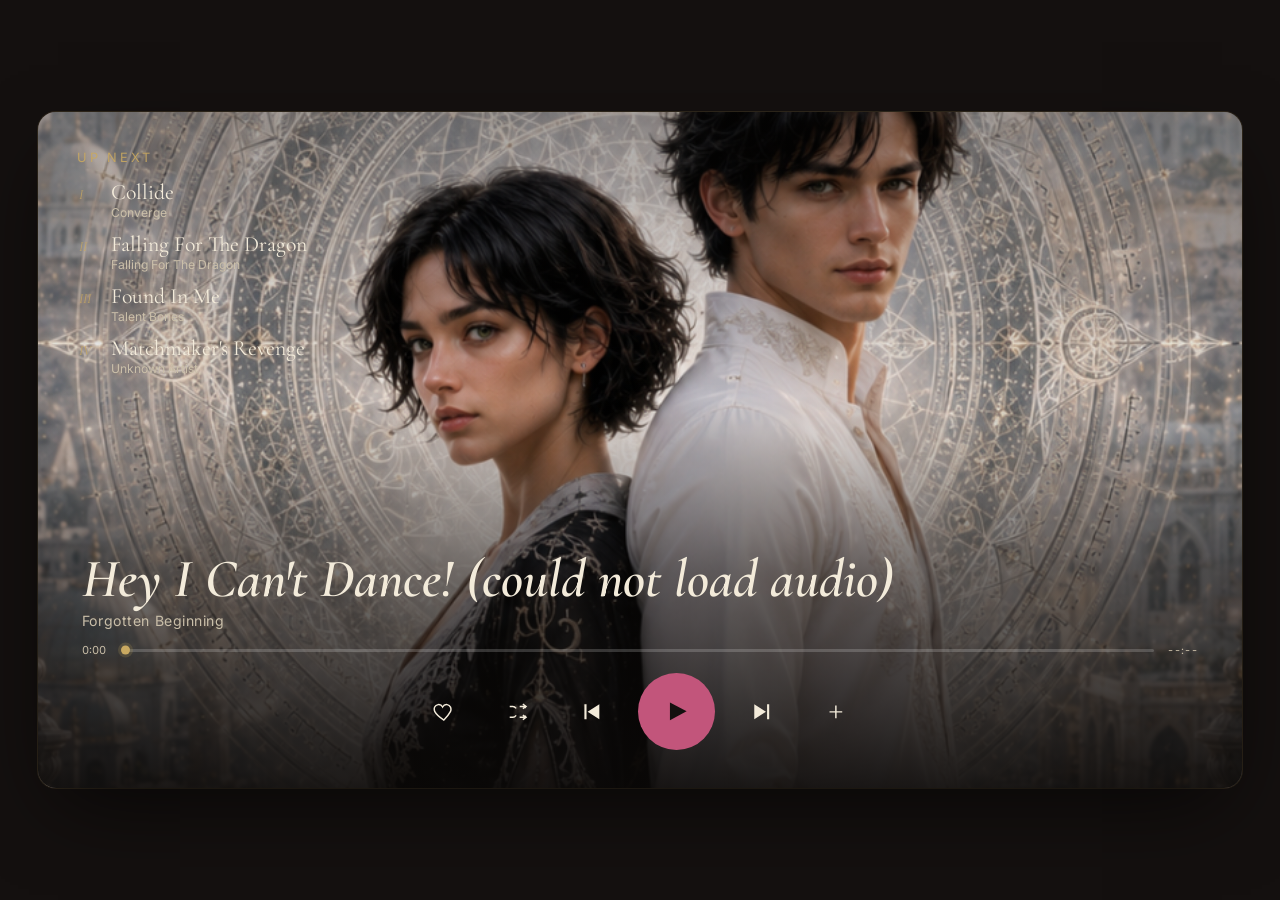
==== playlist.html @ be82d831 "Music Playlist" ====
<!doctype html>
<html lang="en">
<head>
<meta charset="UTF-8" />
<meta name="viewport" content="width=device-width, initial-scale=1.0" />
<title>Aether — Now Playing</title>
<link rel="preconnect" href="https://fonts.googleapis.com">
<link href="https://fonts.googleapis.com/css2?family=Cormorant+Garamond:ital,wght@0,500;0,600;1,500&family=Inter:wght@400;500;600&display=swap" rel="stylesheet">
<style>
  :root{
    --ink:#14100f;
    --ink-soft:#1d1815;
    --parchment:#f3ebda;
    --parchment-dim:#cabfa9;
    --gold:#c9a961;
    --rose:#c2557b;
    --mist:#8f8676;
    --font-display:'Cormorant Garamond', serif;
    --font-body:'Inter', sans-serif;
  }
  *{box-sizing:border-box;}
  html,body{margin:0;padding:0;background:var(--ink);}
  body{
    font-family:var(--font-body);
    color:var(--parchment);
    display:flex;
    align-items:center;
    justify-content:center;
    min-height:100vh;
    padding:24px;
  }
  .player{
    position:relative;
    width:94vw;
    max-width:1500px;
    aspect-ratio:16/9;
    max-height:90vh;
    border-radius:18px;
    overflow:hidden;
    background:var(--ink);
    box-shadow:0 30px 80px -20px rgba(0,0,0,0.7), 0 0 0 1px rgba(201,169,97,0.15);
  }
  .art-layer{
    position:absolute;
    inset:0;
    width:100%;
    height:100%;
    transition:opacity 0.5s ease;
  }
  .art-layer.fading{ opacity:0; }
  .landscape-svg{
    position:absolute;
    inset:0;
    width:100%;
    height:100%;
    display:block;
  }
  #landscapeImg{
    object-fit:cover;
    object-position:center;
    display:none;
  }
  .scrim{
    position:absolute; inset:0;
    background:linear-gradient(to top, rgba(10,8,7,0.92) 0%, rgba(10,8,7,0.55) 32%, rgba(10,8,7,0.05) 58%, rgba(10,8,7,0.35) 100%);
    pointer-events:none;
  }

  /* queue panel */
  .queue-panel{
    position:absolute;
    top:clamp(22px, 3vw, 40px); left:clamp(24px, 3vw, 42px);
    max-width:52%;
    z-index:2;
  }
  .queue-label{
    font-family:var(--font-body);
    font-size:clamp(11px, 1vw, 14px);
    letter-spacing:0.22em;
    text-transform:uppercase;
    color:var(--gold);
    margin-bottom:10px;
    opacity:0.9;
  }
  #queueList{
    list-style:none; margin:0; padding:0;
    display:flex; flex-direction:column; gap:2px;
  }
  #queueList li{
    display:flex; align-items:baseline; gap:10px;
    padding:5px 8px 5px 2px;
    border-radius:6px;
    cursor:pointer;
    transition:background 0.2s ease, opacity 0.4s ease, transform 0.4s ease;
  }
  #queueList li:hover{ background:rgba(255,255,255,0.06); }
  #queueList li:focus-visible{ outline:2px solid var(--gold); outline-offset:2px; }
  #queueList .roman{
    font-family:var(--font-display);
    font-style:italic;
    font-size:14px;
    color:var(--gold);
    width:22px;
    flex-shrink:0;
    opacity:0.85;
  }
  #queueList .meta{ min-width:0; }
  #queueList .qtitle{
    font-family:var(--font-display);
    font-size:clamp(18px, 1.7vw, 27px);
    line-height:1.15;
    color:var(--parchment);
    white-space:nowrap; overflow:hidden; text-overflow:ellipsis;
  }
  #queueList .qartist{
    font-size:clamp(11px, 0.95vw, 14px);
    color:var(--parchment-dim);
    white-space:nowrap; overflow:hidden; text-overflow:ellipsis;
  }
  #queueList li.entering{ opacity:0; transform:translateY(-6px); }

  /* now playing */
  .now-playing{
    position:absolute;
    left:0; right:0; bottom:0;
    z-index:2;
    padding:0 clamp(28px, 3.4vw, 46px) clamp(24px, 3vw, 40px);
  }
  .track-meta{ margin-bottom:14px; }
  .track-title{
    font-family:var(--font-display);
    font-style:italic;
    font-weight:600;
    font-size:clamp(28px,4.3vw,54px);
    line-height:1.1;
  }
  .track-artist{
    font-size:clamp(13px, 1.1vw, 17px);
    letter-spacing:0.04em;
    color:var(--parchment-dim);
    margin-top:4px;
  }
  .progress-row{
    display:flex; align-items:center; gap:10px;
    margin-bottom:16px;
  }
  .progress-row span{
    font-size:11px;
    font-variant-numeric:tabular-nums;
    color:var(--parchment-dim);
    width:34px;
  }
  .progress-row span:last-child{ text-align:right; }
  .progress-track{
    flex:1; height:3px;
    background:rgba(255,255,255,0.18);
    border-radius:2px;
    cursor:pointer;
    position:relative;
  }
  .progress-fill{
    position:absolute; left:0; top:0; bottom:0;
    width:0%;
    background:var(--gold);
    border-radius:2px;
  }
  .progress-fill::after{
    content:'';
    position:absolute; right:-4px; top:50%; transform:translateY(-50%);
    width:9px; height:9px; border-radius:50%;
    background:var(--gold);
    box-shadow:0 0 0 3px rgba(201,169,97,0.18);
  }

  .controls-row{
    display:flex; align-items:center; justify-content:center; gap:22px;
  }
  .ctrl-btn{
    background:none; border:none; cursor:pointer;
    color:var(--parchment);
    display:flex; align-items:center; justify-content:center;
    width:clamp(38px, 4vw, 54px); height:clamp(38px, 4vw, 54px);
    border-radius:50%;
    transition:color 0.2s ease, background 0.2s ease, transform 0.15s ease;
  }
  .ctrl-btn:hover{ transform:translateY(-1px); }
  .ctrl-btn:focus-visible{ outline:2px solid var(--gold); outline-offset:2px; }
  .ctrl-btn svg{ width:clamp(20px, 2vw, 27px); height:clamp(20px, 2vw, 27px); }
  .ctrl-btn.small svg{ width:clamp(17px, 1.7vw, 23px); height:clamp(17px, 1.7vw, 23px); }
  .ctrl-btn.active{ color:var(--rose); }
  .play-btn{
    width:clamp(56px, 6vw, 80px); height:clamp(56px, 6vw, 80px);
    background:var(--rose);
    color:var(--ink);
  }
  .play-btn:hover{ background:#d06588; }
  .play-btn svg{ width:clamp(22px, 2.4vw, 32px); height:clamp(22px, 2.4vw, 32px); }

  @media (max-width:560px){
    .player{ aspect-ratio:3/4.4; border-radius:14px; }
    .queue-panel{ max-width:70%; }
    #queueList .qtitle{ font-size:16px; }
    .controls-row{ gap:14px; }
  }
</style>
</head>
<body>

<div class="player">
  <div class="art-layer" id="artLayer">
    <svg id="landscape" class="landscape-svg" viewBox="0 0 1200 750" preserveAspectRatio="xMidYMid slice"></svg>
    <img id="landscapeImg" class="landscape-svg" alt="" />
  </div>
  <div class="scrim"></div>

  <div class="queue-panel">
    <div class="queue-label">Up Next</div>
    <ul id="queueList"></ul>
  </div>

  <div class="now-playing">
    <div class="track-meta">
      <div class="track-title" id="trackTitle">—</div>
      <div class="track-artist" id="trackArtist">—</div>
    </div>

    <div class="progress-row">
      <span id="curTime">0:00</span>
      <div class="progress-track" id="progressTrack"><div class="progress-fill" id="progressFill"></div></div>
      <span id="totalTime">0:00</span>
    </div>

    <div class="controls-row">
      <button class="ctrl-btn small" id="likeBtn" title="Like this track" aria-label="Like this track">
        <svg viewBox="0 0 24 24" fill="none" stroke="currentColor" stroke-width="1.6"><path d="M12 21s-7.5-4.6-10-9.2C.4 8.1 2 4.5 5.6 4c2.1-.3 4 .8 5 2.6C11.6 4.8 13.5 3.7 15.6 4c3.5.5 5.2 4.1 3.6 7.8C16.7 16.4 12 21 12 21Z"/></svg>
      </button>
      <button class="ctrl-btn small" id="shuffleBtn" title="Shuffle upcoming songs" aria-label="Shuffle">
        <svg viewBox="0 0 24 24" fill="none" stroke="currentColor" stroke-width="1.6"><path d="M3 6h3.5c1.7 0 2.6.9 3.6 2.2M3 18h3.5c1.7 0 2.6-.9 3.6-2.2M14 6h3.7c1.5 0 2.3.7 3 1.7M14 18h3.7c1.5 0 2.3-.7 3-1.7M17.5 3.5 21 6l-3.5 2.5M17.5 20.5 21 18l-3.5-2.5"/></svg>
      </button>
      <button class="ctrl-btn" id="prevBtn" title="Previous song" aria-label="Previous">
        <svg viewBox="0 0 24 24" fill="currentColor"><path d="M6 5h2v14H6zM20 5v14L9 12z"/></svg>
      </button>
      <button class="ctrl-btn play-btn" id="playBtn" title="Play" aria-label="Play">
        <svg id="playIcon" viewBox="0 0 24 24" fill="currentColor"><path d="M7 5l13 7-13 7z"/></svg>
      </button>
      <button class="ctrl-btn" id="nextBtn" title="Next song" aria-label="Next">
        <svg viewBox="0 0 24 24" fill="currentColor"><path d="M16 5h2v14h-2zM4 5v14l11-7z"/></svg>
      </button>
      <button class="ctrl-btn small" id="addBtn" title="Add to library" aria-label="Add to library">
        <svg viewBox="0 0 24 24" fill="none" stroke="currentColor" stroke-width="1.6"><path d="M12 5v14M5 12h14"/></svg>
      </button>
    </div>
  </div>
</div>

<script>
(function(){
  // ---- PASTE YOUR TRACKS HERE ----
  // audio: your song file (local relative path, or a Dropbox ?dl=1 link).
  // image: optional. Leave it out (or set to null) to fall back to the generated landscape art.
    const trackData = [
        { audio: "bookSongs/Forgotten Beginning - Hey I Can't Dance!.mp3",        image: "bookSongsCovers/ForgottenBeginning.png" },
        { audio: "bookSongs/Converge - Collide.mp3", image: "bookSongsCovers/Converge.png" },
        { audio: "bookSongs/Falling For The Dragon - Falling For The Dragon.mp3", image: "bookSongsCovers/Falling.png" },
        { audio: "bookSongs/Talent Bones - Found In Me.mp3", image: "bookSongsCovers/TalentBones.png" },
        { audio: "bookSongs/Matchmaker's Revenge.mp3", image: "bookSongsCovers/Matchmaker.png" },
        { audio: "bookSongs/One Small Kiss.mp3", image: "bookSongsCovers/Blu.png" },
        { audio: "bookSongs/Survivor.mp3", image: "bookSongsCovers/ForgottenBeginning.png" },
        { audio: "bookSongs/Till I Met You.mp3", image: "bookSongsCovers/vow-beneath-the-spires.jpg" },
        { audio: "bookSongs/Wings.mp3", image: "bookSongsCovers/ForgottenBeginning.png" },
        { audio: "bookSongs/Ο Χορός των Αστεριών.mp3", image: "bookSongsCovers/Blu.png" },
        { audio: "bookSongs/Ooops I Did It Again.mp3", image: "bookSongsCovers/Matchmaker.png" },
        { audio: "bookSongs/I Remember.mp3", image: "bookSongsCovers/GravityThief.png" },
        { audio: "bookSongs/Wrong Way Up.mp3", image: "bookSongsCovers/GravityThief.png" },
        { audio: "bookSongs/Blu - Dance of The Stars.mp3", image: "bookSongsCovers/Blu.png" },
        { audio: "bookSongs/Resonance.mp3", image: "bookSongsCovers/Resonance.png" },
        { audio: "bookSongs/Shuttle 66.mp3", image: "bookSongsCovers/Stellar Hearts.png" },
        { audio: "bookSongs/Who Are You.mp3", image: "bookSongsCovers/Stellar Hearts.png" },
        { audio: "bookSongs/Sunrise.mp3", image: "bookSongsCovers/ForgottenBeginning.png" },
        { audio: "bookSongs/How To Say Goodbye.mp3", image: "bookSongsCovers/Blu.png" },
        { audio: "bookSongs/Eternal Dusk.mp3", image: "bookSongsCovers/Blu.png" },
        { audio: "bookSongs/Into The Light.mp3", image: "bookSongsCovers/Blu.png" },
        { audio: "bookSongs/The Light Was Always Me (Female Version).mp3", image: "bookSongsCovers/GravityThief.png" },
        
  ];

  function parseFilename(url){
    try {
      const clean = url.split('?')[0];
      const raw = decodeURIComponent(clean.substring(clean.lastIndexOf('/') + 1));
      const noExt = raw.replace(/\.[^/.]+$/, '');
      const parts = noExt.split(/\s*-\s*/);
      if (parts.length >= 2){
        return { artist: titleCase(parts[0]), title: titleCase(parts.slice(1).join(' - ')) };
      }
      return { artist: 'Unknown Artist', title: titleCase(noExt) };
    } catch(e){
      return { artist: 'Unknown Artist', title: url };
    }
  }
  function titleCase(s){
    return s.replace(/[_]+/g,' ').trim().replace(/\w\S*/g, w => w[0].toUpperCase() + w.slice(1));
  }

  const songs = trackData.map((t, i) => {
    const meta = parseFilename(t.audio);
    return { id:i, url:t.audio, image:t.image || null, title:meta.title, artist:meta.artist, dur:null };
  });

  const liked = new Set();
  const added = new Set();

  let queue = songs.map(s => s.id);
  let pos = 0;
  let playing = false;

  const audio = new Audio();
  audio.preload = 'metadata';

  const svg = document.getElementById('landscape');
  const landscapeImg = document.getElementById('landscapeImg');
  const artLayer = document.getElementById('artLayer');
  const queueList = document.getElementById('queueList');
  const trackTitle = document.getElementById('trackTitle');
  const trackArtist = document.getElementById('trackArtist');
  const progressFill = document.getElementById('progressFill');
  const progressTrack = document.getElementById('progressTrack');
  const curTimeEl = document.getElementById('curTime');
  const totalTimeEl = document.getElementById('totalTime');
  const playBtn = document.getElementById('playBtn');
  const playIcon = document.getElementById('playIcon');
  const likeBtn = document.getElementById('likeBtn');
  const addBtn = document.getElementById('addBtn');
  const shuffleBtn = document.getElementById('shuffleBtn');

  function mulberry32(seed){
    return function(){
      seed |= 0; seed = seed + 0x6D2B79F5 | 0;
      let t = Math.imul(seed ^ seed >>> 15, 1 | seed);
      t = t + Math.imul(t ^ t >>> 7, 61 | t) ^ t;
      return ((t ^ t >>> 14) >>> 0) / 4294967296;
    };
  }

  function fmt(s){
    if (s == null || isNaN(s)) return '--:--';
    s = Math.floor(s);
    const m = Math.floor(s/60), r = s%60;
    return m + ':' + String(r).padStart(2,'0');
  }

  function buildLandscape(songId){
    const rnd = mulberry32(songId * 977 + 13);
    const hue = 250 + Math.floor(rnd()*70);
    const skyTop = `hsl(${hue}, 32%, 9%)`;
    const skyMid = `hsl(${hue+10}, 28%, 14%)`;
    const skyBottom = `hsl(${(hue+300)%360}, 20%, 6%)`;
    const moonWarm = songId % 2 === 0;
    const moonColor = moonWarm ? '#e7d3a1' : '#cdd3d8';
    const moonX = 260 + rnd()*680;
    const moonY = 130 + rnd()*90;
    const moonR = 46 + rnd()*10;
    const phase = rnd();

    let defs = `<defs>
      <linearGradient id="sky${songId}" x1="0" y1="0" x2="0" y2="1">
        <stop offset="0%" stop-color="${skyTop}"/>
        <stop offset="55%" stop-color="${skyMid}"/>
        <stop offset="100%" stop-color="${skyBottom}"/>
      </linearGradient>
    </defs>`;

    let out = `<rect x="0" y="0" width="1200" height="750" fill="url(#sky${songId})"/>`;

    out += `<g stroke="${moonColor}" stroke-opacity="0.10" fill="none">`;
    for (let i=1;i<=3;i++){
      out += `<circle cx="${moonX}" cy="${moonY}" r="${moonR + i*34}" stroke-width="1"/>`;
    }
    out += `</g>`;

    out += `<g fill="${moonColor}" opacity="0.75">`;
    for (let i=0;i<70;i++){
      const sx = rnd()*1200, sy = rnd()*420, sr = rnd()*1.4 + 0.3;
      out += `<circle cx="${sx.toFixed(1)}" cy="${sy.toFixed(1)}" r="${sr.toFixed(2)}"/>`;
    }
    out += `</g>`;

    out += `<mask id="moonMask${songId}">
        <rect x="0" y="0" width="1200" height="750" fill="white"/>
        <circle cx="${moonX + (phase-0.5)*moonR*2.1}" cy="${moonY}" r="${moonR}" fill="black"/>
      </mask>
      <circle cx="${moonX}" cy="${moonY}" r="${moonR}" fill="${moonColor}" mask="url(#moonMask${songId})"/>
      <circle cx="${moonX}" cy="${moonY}" r="${moonR}" fill="none" stroke="${moonColor}" stroke-opacity="0.25"/>`;

    out += buildSkylineLayer(rnd, 470, `hsl(${hue}, 20%, 8%)`, 0.55, 0.9);
    out += buildSkylineLayer(rnd, 560, `hsl(${(hue+340)%360}, 22%, 5%)`, 0.85, 1.25);

    svg.innerHTML = defs + out;
  }

  function buildSkylineLayer(rnd, baseY, color, heightScale, widthScale){
    let x = -20;
    let d = `M -20 750 `;
    while (x < 1230){
      const w = (40 + rnd()*70) * widthScale;
      const h = (60 + rnd()*220) * heightScale;
      const topY = baseY - h;
      const spireTip = rnd() > 0.6;
      d += `L ${x.toFixed(0)} ${baseY.toFixed(0)} `;
      if (spireTip){
        const midx = x + w*0.5;
        d += `L ${midx.toFixed(0)} ${(topY-30).toFixed(0)} L ${(x+w).toFixed(0)} ${baseY.toFixed(0)} `;
      } else {
        d += `L ${x.toFixed(0)} ${topY.toFixed(0)} L ${(x+w).toFixed(0)} ${topY.toFixed(0)} L ${(x+w).toFixed(0)} ${baseY.toFixed(0)} `;
      }
      x += w + rnd()*8;
    }
    d += `L 1230 750 Z`;
    return `<path d="${d}" fill="${color}"/>`;
  }

  function toRoman(num){
    const map = [[10,'X'],[9,'IX'],[5,'V'],[4,'IV'],[1,'I']];
    let res = '';
    for (const [v,s] of map){ while(num>=v){ res+=s; num-=v; } }
    return res;
  }

  function renderQueueList(){
    queueList.innerHTML = '';
    const count = Math.min(4, queue.length - 1);
    for (let i=1;i<=count;i++){
      const songId = queue[(pos+i) % queue.length];
      const song = songs[songId];
      const li = document.createElement('li');
      li.className = 'entering';
      li.tabIndex = 0;
      li.innerHTML = `<span class="roman">${toRoman(i)}</span>
        <span class="meta">
          <div class="qtitle">${song.title}</div>
          <div class="qartist">${song.artist}</div>
        </span>`;
      const targetPos = (pos+i) % queue.length;
      li.addEventListener('click', () => jumpTo(targetPos));
      li.addEventListener('keydown', e => { if (e.key==='Enter') jumpTo(targetPos); });
      queueList.appendChild(li);
      requestAnimationFrame(() => li.classList.remove('entering'));
    }
  }

  function renderNowPlaying(){
    const song = songs[queue[pos]];
    trackTitle.textContent = song.title;
    trackArtist.textContent = song.artist;
    totalTimeEl.textContent = fmt(song.dur);
    curTimeEl.textContent = fmt(audio.currentTime);
    const pct = song.dur ? (audio.currentTime / song.dur) * 100 : 0;
    progressFill.style.width = pct + '%';
    likeBtn.classList.toggle('active', liked.has(song.id));
    addBtn.classList.toggle('active', added.has(song.id));
  }

  function renderVisual(song){
    if (song.image){
      svg.style.display = 'none';
      landscapeImg.style.display = 'block';
      landscapeImg.src = song.image;
      landscapeImg.onerror = () => {
        // image failed to load — fall back to generated art instead of a broken image
        landscapeImg.style.display = 'none';
        svg.style.display = 'block';
        buildLandscape(song.id);
      };
    } else {
      landscapeImg.style.display = 'none';
      svg.style.display = 'block';
      buildLandscape(song.id);
    }
  }

  function crossfadeVisual(){
    artLayer.classList.add('fading');
    setTimeout(() => {
      renderVisual(songs[queue[pos]]);
      artLayer.classList.remove('fading');
    }, 260);
  }

  function loadCurrentTrack(autoplay){
    const song = songs[queue[pos]];
    audio.src = song.url;
    audio.currentTime = 0;
    audio.onloadedmetadata = () => {
      song.dur = audio.duration;
      renderNowPlaying();
    };
    audio.onerror = () => {
      trackTitle.textContent = song.title + ' (could not load audio)';
    };
    if (autoplay) audio.play().catch(()=>{});
  }

  function renderAll(){
    renderNowPlaying();
    renderQueueList();
  }

  function jumpTo(newPos){
    pos = newPos;
    crossfadeVisual();
    loadCurrentTrack(playing);
    renderAll();
  }

  function goNext(){
    pos = (pos+1) % queue.length;
    crossfadeVisual();
    loadCurrentTrack(playing);
    renderAll();
  }
  function goPrev(){
    if (audio.currentTime > 3){
      audio.currentTime = 0;
      renderNowPlaying();
      return;
    }
    pos = (pos-1+queue.length) % queue.length;
    crossfadeVisual();
    loadCurrentTrack(playing);
    renderAll();
  }

  function setPlaying(v){
    playing = v;
    playIcon.innerHTML = playing
      ? `<path d="M7 5h4v14H7zM13 5h4v14h-4z"/>`
      : `<path d="M7 5l13 7-13 7z"/>`;
    playBtn.setAttribute('aria-label', playing ? 'Pause' : 'Play');
    playBtn.title = playing ? 'Pause' : 'Play';
    if (playing){
      audio.play().catch(()=>{});
    } else {
      audio.pause();
    }
  }

  audio.addEventListener('timeupdate', renderNowPlaying);
  audio.addEventListener('ended', goNext);

  playBtn.addEventListener('click', () => setPlaying(!playing));
  document.getElementById('nextBtn').addEventListener('click', goNext);
  document.getElementById('prevBtn').addEventListener('click', goPrev);

  likeBtn.addEventListener('click', () => {
    const id = songs[queue[pos]].id;
    liked.has(id) ? liked.delete(id) : liked.add(id);
    renderNowPlaying();
  });
  addBtn.addEventListener('click', () => {
    const id = songs[queue[pos]].id;
    added.has(id) ? added.delete(id) : added.add(id);
    renderNowPlaying();
  });

  shuffleBtn.addEventListener('click', () => {
    const before = queue.slice(0, pos+1);
    const after = queue.slice(pos+1);
    for (let i = after.length - 1; i > 0; i--){
      const j = Math.floor(Math.random() * (i+1));
      [after[i], after[j]] = [after[j], after[i]];
    }
    queue = before.concat(after);
    shuffleBtn.classList.add('active');
    setTimeout(() => shuffleBtn.classList.remove('active'), 900);
    renderQueueList();
  });

  progressTrack.addEventListener('click', (e) => {
    const song = songs[queue[pos]];
    if (!song.dur) return;
    const rect = progressTrack.getBoundingClientRect();
    const ratio = Math.min(1, Math.max(0, (e.clientX - rect.left) / rect.width));
    audio.currentTime = song.dur * ratio;
    renderNowPlaying();
  });

  // init
  renderVisual(songs[queue[pos]]);
  loadCurrentTrack(false);
  renderAll();
})();
</script>

</body>
</html>
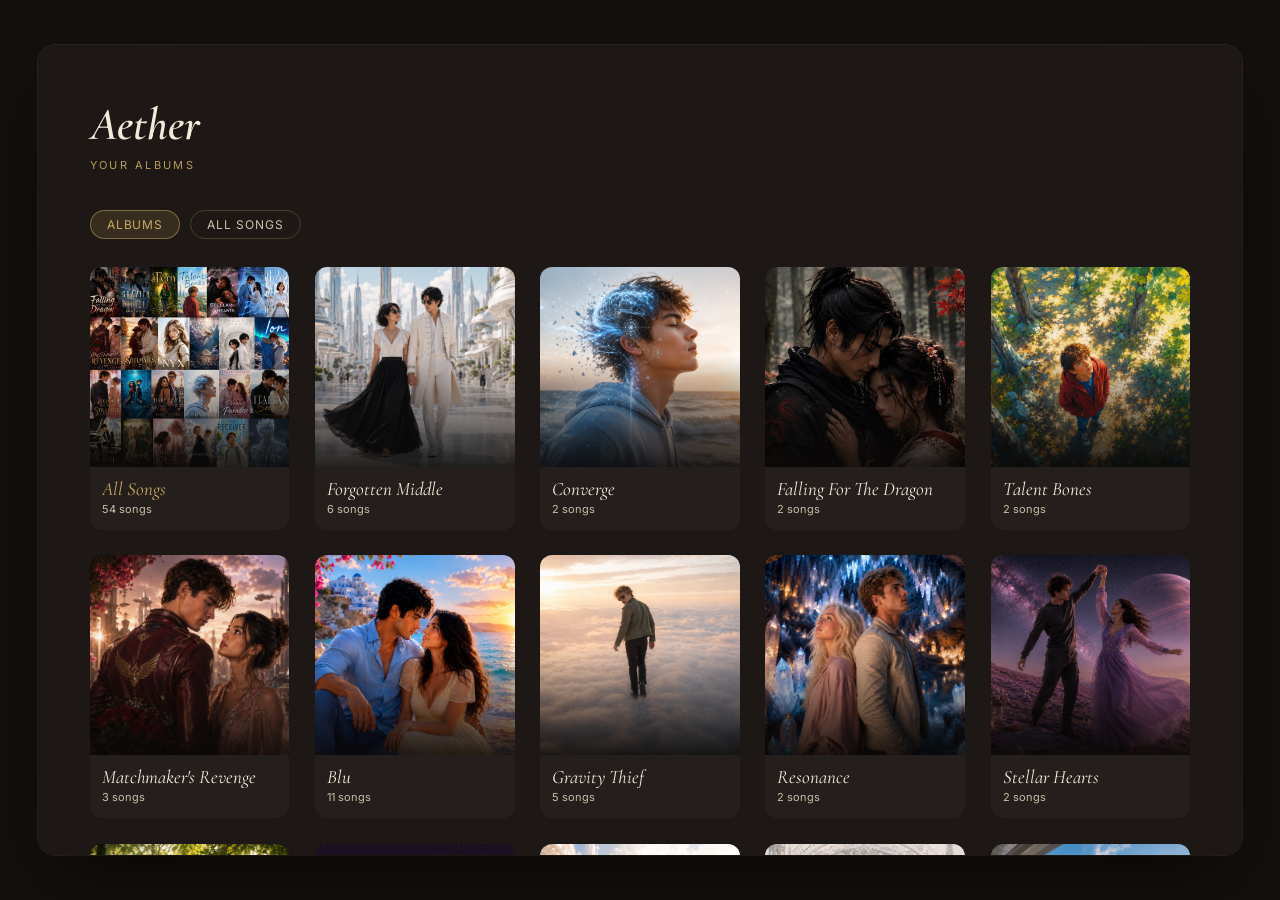
==== commit d6fb700c: "Shuffle" ====
--- a/playlist.html
+++ b/playlist.html
@@ -3,210 +3,34 @@
 <head>
 <meta charset="UTF-8" />
 <meta name="viewport" content="width=device-width, initial-scale=1.0" />
-<title>Aether — Now Playing</title>
+<title>Anadel's Novels Music Page</title>
 <link rel="preconnect" href="https://fonts.googleapis.com">
 <link href="https://fonts.googleapis.com/css2?family=Cormorant+Garamond:ital,wght@0,500;0,600;1,500&family=Inter:wght@400;500;600&display=swap" rel="stylesheet">
-<style>
-  :root{
-    --ink:#14100f;
-    --ink-soft:#1d1815;
-    --parchment:#f3ebda;
-    --parchment-dim:#cabfa9;
-    --gold:#c9a961;
-    --rose:#c2557b;
-    --mist:#8f8676;
-    --font-display:'Cormorant Garamond', serif;
-    --font-body:'Inter', sans-serif;
-  }
-  *{box-sizing:border-box;}
-  html,body{margin:0;padding:0;background:var(--ink);}
-  body{
-    font-family:var(--font-body);
-    color:var(--parchment);
-    display:flex;
-    align-items:center;
-    justify-content:center;
-    min-height:100vh;
-    padding:24px;
-  }
-  .player{
-    position:relative;
-    width:94vw;
-    max-width:1500px;
-    aspect-ratio:16/9;
-    max-height:90vh;
-    border-radius:18px;
-    overflow:hidden;
-    background:var(--ink);
-    box-shadow:0 30px 80px -20px rgba(0,0,0,0.7), 0 0 0 1px rgba(201,169,97,0.15);
-  }
-  .art-layer{
-    position:absolute;
-    inset:0;
-    width:100%;
-    height:100%;
-    transition:opacity 0.5s ease;
-  }
-  .art-layer.fading{ opacity:0; }
-  .landscape-svg{
-    position:absolute;
-    inset:0;
-    width:100%;
-    height:100%;
-    display:block;
-  }
-  #landscapeImg{
-    object-fit:cover;
-    object-position:center;
-    display:none;
-  }
-  .scrim{
-    position:absolute; inset:0;
-    background:linear-gradient(to top, rgba(10,8,7,0.92) 0%, rgba(10,8,7,0.55) 32%, rgba(10,8,7,0.05) 58%, rgba(10,8,7,0.35) 100%);
-    pointer-events:none;
-  }
-
-  /* queue panel */
-  .queue-panel{
-    position:absolute;
-    top:clamp(22px, 3vw, 40px); left:clamp(24px, 3vw, 42px);
-    max-width:52%;
-    z-index:2;
-  }
-  .queue-label{
-    font-family:var(--font-body);
-    font-size:clamp(11px, 1vw, 14px);
-    letter-spacing:0.22em;
-    text-transform:uppercase;
-    color:var(--gold);
-    margin-bottom:10px;
-    opacity:0.9;
-  }
-  #queueList{
-    list-style:none; margin:0; padding:0;
-    display:flex; flex-direction:column; gap:2px;
-  }
-  #queueList li{
-    display:flex; align-items:baseline; gap:10px;
-    padding:5px 8px 5px 2px;
-    border-radius:6px;
-    cursor:pointer;
-    transition:background 0.2s ease, opacity 0.4s ease, transform 0.4s ease;
-  }
-  #queueList li:hover{ background:rgba(255,255,255,0.06); }
-  #queueList li:focus-visible{ outline:2px solid var(--gold); outline-offset:2px; }
-  #queueList .roman{
-    font-family:var(--font-display);
-    font-style:italic;
-    font-size:14px;
-    color:var(--gold);
-    width:22px;
-    flex-shrink:0;
-    opacity:0.85;
-  }
-  #queueList .meta{ min-width:0; }
-  #queueList .qtitle{
-    font-family:var(--font-display);
-    font-size:clamp(18px, 1.7vw, 27px);
-    line-height:1.15;
-    color:var(--parchment);
-    white-space:nowrap; overflow:hidden; text-overflow:ellipsis;
-  }
-  #queueList .qartist{
-    font-size:clamp(11px, 0.95vw, 14px);
-    color:var(--parchment-dim);
-    white-space:nowrap; overflow:hidden; text-overflow:ellipsis;
-  }
-  #queueList li.entering{ opacity:0; transform:translateY(-6px); }
-
-  /* now playing */
-  .now-playing{
-    position:absolute;
-    left:0; right:0; bottom:0;
-    z-index:2;
-    padding:0 clamp(28px, 3.4vw, 46px) clamp(24px, 3vw, 40px);
-  }
-  .track-meta{ margin-bottom:14px; }
-  .track-title{
-    font-family:var(--font-display);
-    font-style:italic;
-    font-weight:600;
-    font-size:clamp(28px,4.3vw,54px);
-    line-height:1.1;
-  }
-  .track-artist{
-    font-size:clamp(13px, 1.1vw, 17px);
-    letter-spacing:0.04em;
-    color:var(--parchment-dim);
-    margin-top:4px;
-  }
-  .progress-row{
-    display:flex; align-items:center; gap:10px;
-    margin-bottom:16px;
-  }
-  .progress-row span{
-    font-size:11px;
-    font-variant-numeric:tabular-nums;
-    color:var(--parchment-dim);
-    width:34px;
-  }
-  .progress-row span:last-child{ text-align:right; }
-  .progress-track{
-    flex:1; height:3px;
-    background:rgba(255,255,255,0.18);
-    border-radius:2px;
-    cursor:pointer;
-    position:relative;
-  }
-  .progress-fill{
-    position:absolute; left:0; top:0; bottom:0;
-    width:0%;
-    background:var(--gold);
-    border-radius:2px;
-  }
-  .progress-fill::after{
-    content:'';
-    position:absolute; right:-4px; top:50%; transform:translateY(-50%);
-    width:9px; height:9px; border-radius:50%;
-    background:var(--gold);
-    box-shadow:0 0 0 3px rgba(201,169,97,0.18);
-  }
-
-  .controls-row{
-    display:flex; align-items:center; justify-content:center; gap:22px;
-  }
-  .ctrl-btn{
-    background:none; border:none; cursor:pointer;
-    color:var(--parchment);
-    display:flex; align-items:center; justify-content:center;
-    width:clamp(38px, 4vw, 54px); height:clamp(38px, 4vw, 54px);
-    border-radius:50%;
-    transition:color 0.2s ease, background 0.2s ease, transform 0.15s ease;
-  }
-  .ctrl-btn:hover{ transform:translateY(-1px); }
-  .ctrl-btn:focus-visible{ outline:2px solid var(--gold); outline-offset:2px; }
-  .ctrl-btn svg{ width:clamp(20px, 2vw, 27px); height:clamp(20px, 2vw, 27px); }
-  .ctrl-btn.small svg{ width:clamp(17px, 1.7vw, 23px); height:clamp(17px, 1.7vw, 23px); }
-  .ctrl-btn.active{ color:var(--rose); }
-  .play-btn{
-    width:clamp(56px, 6vw, 80px); height:clamp(56px, 6vw, 80px);
-    background:var(--rose);
-    color:var(--ink);
-  }
-  .play-btn:hover{ background:#d06588; }
-  .play-btn svg{ width:clamp(22px, 2.4vw, 32px); height:clamp(22px, 2.4vw, 32px); }
-
-  @media (max-width:560px){
-    .player{ aspect-ratio:3/4.4; border-radius:14px; }
-    .queue-panel{ max-width:70%; }
-    #queueList .qtitle{ font-size:16px; }
-    .controls-row{ gap:14px; }
-  }
-</style>
+<link rel="stylesheet" href="styles.css">
 </head>
 <body>
 
-<div class="player">
+<div id="libraryView" class="library-view">
+  <div class="library-header">
+    <div>
+      <div class="library-title">Aether</div>
+      <div class="library-sub">Your Albums</div>
+    </div>
+  </div>
+  <div class="library-tabs">
+    <button class="tab-btn active" data-tab="albums">Albums</button>
+    <button class="tab-btn" data-tab="songs">All Songs</button>
+  </div>
+  <div class="album-grid" id="albumGrid"></div>
+  <div class="song-list hidden" id="songListView"></div>
+</div>
+
+<div class="player hidden" id="playerView">
+  <button class="back-btn" id="backBtn" title="Back to albums" aria-label="Back to albums">
+    <svg viewBox="0 0 24 24" fill="none" stroke="currentColor" stroke-width="1.8"><path d="M15 18l-6-6 6-6"/></svg>
+    <span>Albums</span>
+  </button>
+
   <div class="art-layer" id="artLayer">
     <svg id="landscape" class="landscape-svg" viewBox="0 0 1200 750" preserveAspectRatio="xMidYMid slice"></svg>
     <img id="landscapeImg" class="landscape-svg" alt="" />
@@ -218,10 +42,30 @@
     <ul id="queueList"></ul>
   </div>
 
+  <div class="lyrics-panel" id="lyricsPanel">
+    <div class="lyrics-panel-header">
+      <div class="lyrics-label">Lyrics</div>
+      <button class="lyrics-edit-btn" id="lyricsEditBtn" title="Edit lyrics" aria-label="Edit lyrics">
+        <span class="lyrics-edit-icon" aria-hidden="true">✎</span>
+      </button>
+    </div>
+    <div class="lyrics-text" id="lyricsText"></div>
+    <textarea class="lyrics-editor hidden" id="lyricsEditor" placeholder="Paste or type the lyrics here, line by line…"></textarea>
+    <div class="lyrics-edit-actions hidden" id="lyricsEditActions">
+      <button class="lyrics-save-btn" id="lyricsSaveBtn">Save</button>
+      <button class="lyrics-cancel-btn" id="lyricsCancelBtn">Cancel</button>
+    </div>
+  </div>
+  <button class="lyrics-toggle-btn" id="lyricsToggleBtn" title="Show lyrics" aria-label="Show lyrics">
+    <svg viewBox="0 0 24 24" fill="none" stroke="currentColor" stroke-width="1.8"><path d="M4 6h16M4 12h10M4 18h7"/></svg>
+    <span>Lyrics</span>
+  </button>
+
   <div class="now-playing">
     <div class="track-meta">
       <div class="track-title" id="trackTitle">—</div>
       <div class="track-artist" id="trackArtist">—</div>
+      <div class="album-tag" id="albumTag"></div>
     </div>
 
     <div class="progress-row">
@@ -253,343 +97,6 @@
   </div>
 </div>
 
-<script>
-(function(){
-  // ---- PASTE YOUR TRACKS HERE ----
-  // audio: your song file (local relative path, or a Dropbox ?dl=1 link).
-  // image: optional. Leave it out (or set to null) to fall back to the generated landscape art.
-    const trackData = [
-        { audio: "bookSongs/Forgotten Beginning - Hey I Can't Dance!.mp3",        image: "bookSongsCovers/ForgottenBeginning.png" },
-        { audio: "bookSongs/Converge - Collide.mp3", image: "bookSongsCovers/Converge.png" },
-        { audio: "bookSongs/Falling For The Dragon - Falling For The Dragon.mp3", image: "bookSongsCovers/Falling.png" },
-        { audio: "bookSongs/Talent Bones - Found In Me.mp3", image: "bookSongsCovers/TalentBones.png" },
-        { audio: "bookSongs/Matchmaker's Revenge.mp3", image: "bookSongsCovers/Matchmaker.png" },
-        { audio: "bookSongs/One Small Kiss.mp3", image: "bookSongsCovers/Blu.png" },
-        { audio: "bookSongs/Survivor.mp3", image: "bookSongsCovers/ForgottenBeginning.png" },
-        { audio: "bookSongs/Till I Met You.mp3", image: "bookSongsCovers/vow-beneath-the-spires.jpg" },
-        { audio: "bookSongs/Wings.mp3", image: "bookSongsCovers/ForgottenBeginning.png" },
-        { audio: "bookSongs/Ο Χορός των Αστεριών.mp3", image: "bookSongsCovers/Blu.png" },
-        { audio: "bookSongs/Ooops I Did It Again.mp3", image: "bookSongsCovers/Matchmaker.png" },
-        { audio: "bookSongs/I Remember.mp3", image: "bookSongsCovers/GravityThief.png" },
-        { audio: "bookSongs/Wrong Way Up.mp3", image: "bookSongsCovers/GravityThief.png" },
-        { audio: "bookSongs/Blu - Dance of The Stars.mp3", image: "bookSongsCovers/Blu.png" },
-        { audio: "bookSongs/Resonance.mp3", image: "bookSongsCovers/Resonance.png" },
-        { audio: "bookSongs/Shuttle 66.mp3", image: "bookSongsCovers/Stellar Hearts.png" },
-        { audio: "bookSongs/Who Are You.mp3", image: "bookSongsCovers/Stellar Hearts.png" },
-        { audio: "bookSongs/Sunrise.mp3", image: "bookSongsCovers/ForgottenBeginning.png" },
-        { audio: "bookSongs/How To Say Goodbye.mp3", image: "bookSongsCovers/Blu.png" },
-        { audio: "bookSongs/Eternal Dusk.mp3", image: "bookSongsCovers/Blu.png" },
-        { audio: "bookSongs/Into The Light.mp3", image: "bookSongsCovers/Blu.png" },
-        { audio: "bookSongs/The Light Was Always Me (Female Version).mp3", image: "bookSongsCovers/GravityThief.png" },
-        
-  ];
-
-  function parseFilename(url){
-    try {
-      const clean = url.split('?')[0];
-      const raw = decodeURIComponent(clean.substring(clean.lastIndexOf('/') + 1));
-      const noExt = raw.replace(/\.[^/.]+$/, '');
-      const parts = noExt.split(/\s*-\s*/);
-      if (parts.length >= 2){
-        return { artist: titleCase(parts[0]), title: titleCase(parts.slice(1).join(' - ')) };
-      }
-      return { artist: 'Unknown Artist', title: titleCase(noExt) };
-    } catch(e){
-      return { artist: 'Unknown Artist', title: url };
-    }
-  }
-  function titleCase(s){
-    return s.replace(/[_]+/g,' ').trim().replace(/\w\S*/g, w => w[0].toUpperCase() + w.slice(1));
-  }
-
-  const songs = trackData.map((t, i) => {
-    const meta = parseFilename(t.audio);
-    return { id:i, url:t.audio, image:t.image || null, title:meta.title, artist:meta.artist, dur:null };
-  });
-
-  const liked = new Set();
-  const added = new Set();
-
-  let queue = songs.map(s => s.id);
-  let pos = 0;
-  let playing = false;
-
-  const audio = new Audio();
-  audio.preload = 'metadata';
-
-  const svg = document.getElementById('landscape');
-  const landscapeImg = document.getElementById('landscapeImg');
-  const artLayer = document.getElementById('artLayer');
-  const queueList = document.getElementById('queueList');
-  const trackTitle = document.getElementById('trackTitle');
-  const trackArtist = document.getElementById('trackArtist');
-  const progressFill = document.getElementById('progressFill');
-  const progressTrack = document.getElementById('progressTrack');
-  const curTimeEl = document.getElementById('curTime');
-  const totalTimeEl = document.getElementById('totalTime');
-  const playBtn = document.getElementById('playBtn');
-  const playIcon = document.getElementById('playIcon');
-  const likeBtn = document.getElementById('likeBtn');
-  const addBtn = document.getElementById('addBtn');
-  const shuffleBtn = document.getElementById('shuffleBtn');
-
-  function mulberry32(seed){
-    return function(){
-      seed |= 0; seed = seed + 0x6D2B79F5 | 0;
-      let t = Math.imul(seed ^ seed >>> 15, 1 | seed);
-      t = t + Math.imul(t ^ t >>> 7, 61 | t) ^ t;
-      return ((t ^ t >>> 14) >>> 0) / 4294967296;
-    };
-  }
-
-  function fmt(s){
-    if (s == null || isNaN(s)) return '--:--';
-    s = Math.floor(s);
-    const m = Math.floor(s/60), r = s%60;
-    return m + ':' + String(r).padStart(2,'0');
-  }
-
-  function buildLandscape(songId){
-    const rnd = mulberry32(songId * 977 + 13);
-    const hue = 250 + Math.floor(rnd()*70);
-    const skyTop = `hsl(${hue}, 32%, 9%)`;
-    const skyMid = `hsl(${hue+10}, 28%, 14%)`;
-    const skyBottom = `hsl(${(hue+300)%360}, 20%, 6%)`;
-    const moonWarm = songId % 2 === 0;
-    const moonColor = moonWarm ? '#e7d3a1' : '#cdd3d8';
-    const moonX = 260 + rnd()*680;
-    const moonY = 130 + rnd()*90;
-    const moonR = 46 + rnd()*10;
-    const phase = rnd();
-
-    let defs = `<defs>
-      <linearGradient id="sky${songId}" x1="0" y1="0" x2="0" y2="1">
-        <stop offset="0%" stop-color="${skyTop}"/>
-        <stop offset="55%" stop-color="${skyMid}"/>
-        <stop offset="100%" stop-color="${skyBottom}"/>
-      </linearGradient>
-    </defs>`;
-
-    let out = `<rect x="0" y="0" width="1200" height="750" fill="url(#sky${songId})"/>`;
-
-    out += `<g stroke="${moonColor}" stroke-opacity="0.10" fill="none">`;
-    for (let i=1;i<=3;i++){
-      out += `<circle cx="${moonX}" cy="${moonY}" r="${moonR + i*34}" stroke-width="1"/>`;
-    }
-    out += `</g>`;
-
-    out += `<g fill="${moonColor}" opacity="0.75">`;
-    for (let i=0;i<70;i++){
-      const sx = rnd()*1200, sy = rnd()*420, sr = rnd()*1.4 + 0.3;
-      out += `<circle cx="${sx.toFixed(1)}" cy="${sy.toFixed(1)}" r="${sr.toFixed(2)}"/>`;
-    }
-    out += `</g>`;
-
-    out += `<mask id="moonMask${songId}">
-        <rect x="0" y="0" width="1200" height="750" fill="white"/>
-        <circle cx="${moonX + (phase-0.5)*moonR*2.1}" cy="${moonY}" r="${moonR}" fill="black"/>
-      </mask>
-      <circle cx="${moonX}" cy="${moonY}" r="${moonR}" fill="${moonColor}" mask="url(#moonMask${songId})"/>
-      <circle cx="${moonX}" cy="${moonY}" r="${moonR}" fill="none" stroke="${moonColor}" stroke-opacity="0.25"/>`;
-
-    out += buildSkylineLayer(rnd, 470, `hsl(${hue}, 20%, 8%)`, 0.55, 0.9);
-    out += buildSkylineLayer(rnd, 560, `hsl(${(hue+340)%360}, 22%, 5%)`, 0.85, 1.25);
-
-    svg.innerHTML = defs + out;
-  }
-
-  function buildSkylineLayer(rnd, baseY, color, heightScale, widthScale){
-    let x = -20;
-    let d = `M -20 750 `;
-    while (x < 1230){
-      const w = (40 + rnd()*70) * widthScale;
-      const h = (60 + rnd()*220) * heightScale;
-      const topY = baseY - h;
-      const spireTip = rnd() > 0.6;
-      d += `L ${x.toFixed(0)} ${baseY.toFixed(0)} `;
-      if (spireTip){
-        const midx = x + w*0.5;
-        d += `L ${midx.toFixed(0)} ${(topY-30).toFixed(0)} L ${(x+w).toFixed(0)} ${baseY.toFixed(0)} `;
-      } else {
-        d += `L ${x.toFixed(0)} ${topY.toFixed(0)} L ${(x+w).toFixed(0)} ${topY.toFixed(0)} L ${(x+w).toFixed(0)} ${baseY.toFixed(0)} `;
-      }
-      x += w + rnd()*8;
-    }
-    d += `L 1230 750 Z`;
-    return `<path d="${d}" fill="${color}"/>`;
-  }
-
-  function toRoman(num){
-    const map = [[10,'X'],[9,'IX'],[5,'V'],[4,'IV'],[1,'I']];
-    let res = '';
-    for (const [v,s] of map){ while(num>=v){ res+=s; num-=v; } }
-    return res;
-  }
-
-  function renderQueueList(){
-    queueList.innerHTML = '';
-    const count = Math.min(4, queue.length - 1);
-    for (let i=1;i<=count;i++){
-      const songId = queue[(pos+i) % queue.length];
-      const song = songs[songId];
-      const li = document.createElement('li');
-      li.className = 'entering';
-      li.tabIndex = 0;
-      li.innerHTML = `<span class="roman">${toRoman(i)}</span>
-        <span class="meta">
-          <div class="qtitle">${song.title}</div>
-          <div class="qartist">${song.artist}</div>
-        </span>`;
-      const targetPos = (pos+i) % queue.length;
-      li.addEventListener('click', () => jumpTo(targetPos));
-      li.addEventListener('keydown', e => { if (e.key==='Enter') jumpTo(targetPos); });
-      queueList.appendChild(li);
-      requestAnimationFrame(() => li.classList.remove('entering'));
-    }
-  }
-
-  function renderNowPlaying(){
-    const song = songs[queue[pos]];
-    trackTitle.textContent = song.title;
-    trackArtist.textContent = song.artist;
-    totalTimeEl.textContent = fmt(song.dur);
-    curTimeEl.textContent = fmt(audio.currentTime);
-    const pct = song.dur ? (audio.currentTime / song.dur) * 100 : 0;
-    progressFill.style.width = pct + '%';
-    likeBtn.classList.toggle('active', liked.has(song.id));
-    addBtn.classList.toggle('active', added.has(song.id));
-  }
-
-  function renderVisual(song){
-    if (song.image){
-      svg.style.display = 'none';
-      landscapeImg.style.display = 'block';
-      landscapeImg.src = song.image;
-      landscapeImg.onerror = () => {
-        // image failed to load — fall back to generated art instead of a broken image
-        landscapeImg.style.display = 'none';
-        svg.style.display = 'block';
-        buildLandscape(song.id);
-      };
-    } else {
-      landscapeImg.style.display = 'none';
-      svg.style.display = 'block';
-      buildLandscape(song.id);
-    }
-  }
-
-  function crossfadeVisual(){
-    artLayer.classList.add('fading');
-    setTimeout(() => {
-      renderVisual(songs[queue[pos]]);
-      artLayer.classList.remove('fading');
-    }, 260);
-  }
-
-  function loadCurrentTrack(autoplay){
-    const song = songs[queue[pos]];
-    audio.src = song.url;
-    audio.currentTime = 0;
-    audio.onloadedmetadata = () => {
-      song.dur = audio.duration;
-      renderNowPlaying();
-    };
-    audio.onerror = () => {
-      trackTitle.textContent = song.title + ' (could not load audio)';
-    };
-    if (autoplay) audio.play().catch(()=>{});
-  }
-
-  function renderAll(){
-    renderNowPlaying();
-    renderQueueList();
-  }
-
-  function jumpTo(newPos){
-    pos = newPos;
-    crossfadeVisual();
-    loadCurrentTrack(playing);
-    renderAll();
-  }
-
-  function goNext(){
-    pos = (pos+1) % queue.length;
-    crossfadeVisual();
-    loadCurrentTrack(playing);
-    renderAll();
-  }
-  function goPrev(){
-    if (audio.currentTime > 3){
-      audio.currentTime = 0;
-      renderNowPlaying();
-      return;
-    }
-    pos = (pos-1+queue.length) % queue.length;
-    crossfadeVisual();
-    loadCurrentTrack(playing);
-    renderAll();
-  }
-
-  function setPlaying(v){
-    playing = v;
-    playIcon.innerHTML = playing
-      ? `<path d="M7 5h4v14H7zM13 5h4v14h-4z"/>`
-      : `<path d="M7 5l13 7-13 7z"/>`;
-    playBtn.setAttribute('aria-label', playing ? 'Pause' : 'Play');
-    playBtn.title = playing ? 'Pause' : 'Play';
-    if (playing){
-      audio.play().catch(()=>{});
-    } else {
-      audio.pause();
-    }
-  }
-
-  audio.addEventListener('timeupdate', renderNowPlaying);
-  audio.addEventListener('ended', goNext);
-
-  playBtn.addEventListener('click', () => setPlaying(!playing));
-  document.getElementById('nextBtn').addEventListener('click', goNext);
-  document.getElementById('prevBtn').addEventListener('click', goPrev);
-
-  likeBtn.addEventListener('click', () => {
-    const id = songs[queue[pos]].id;
-    liked.has(id) ? liked.delete(id) : liked.add(id);
-    renderNowPlaying();
-  });
-  addBtn.addEventListener('click', () => {
-    const id = songs[queue[pos]].id;
-    added.has(id) ? added.delete(id) : added.add(id);
-    renderNowPlaying();
-  });
-
-  shuffleBtn.addEventListener('click', () => {
-    const before = queue.slice(0, pos+1);
-    const after = queue.slice(pos+1);
-    for (let i = after.length - 1; i > 0; i--){
-      const j = Math.floor(Math.random() * (i+1));
-      [after[i], after[j]] = [after[j], after[i]];
-    }
-    queue = before.concat(after);
-    shuffleBtn.classList.add('active');
-    setTimeout(() => shuffleBtn.classList.remove('active'), 900);
-    renderQueueList();
-  });
-
-  progressTrack.addEventListener('click', (e) => {
-    const song = songs[queue[pos]];
-    if (!song.dur) return;
-    const rect = progressTrack.getBoundingClientRect();
-    const ratio = Math.min(1, Math.max(0, (e.clientX - rect.left) / rect.width));
-    audio.currentTime = song.dur * ratio;
-    renderNowPlaying();
-  });
-
-  // init
-  renderVisual(songs[queue[pos]]);
-  loadCurrentTrack(false);
-  renderAll();
-})();
-</script>
-
+<script src="script.js"></script>
 </body>
 </html>
--- a/styles.css
+++ b/styles.css
@@ -0,0 +1,448 @@
+:root{
+  --ink:#14100f;
+  --ink-soft:#1d1815;
+  --parchment:#f3ebda;
+  --parchment-dim:#cabfa9;
+  --gold:#c9a961;
+  --rose:#c2557b;
+  --mist:#8f8676;
+  --font-display:'Cormorant Garamond', serif;
+  --font-body:'Inter', sans-serif;
+}
+*{box-sizing:border-box;}
+html,body{margin:0;padding:0;background:var(--ink);}
+body{
+  font-family:var(--font-body);
+  color:var(--parchment);
+  display:flex;
+  align-items:center;
+  justify-content:center;
+  min-height:100vh;
+  padding:24px;
+}
+.hidden{ display:none !important; }
+
+/* ---------- Library / Albums view ---------- */
+.library-view{
+  width:94vw;
+  max-width:1500px;
+  max-height:90vh;
+  overflow-y:auto;
+  background:var(--ink-soft);
+  border-radius:18px;
+  padding:clamp(28px,4vw,54px);
+  box-shadow:0 30px 80px -20px rgba(0,0,0,0.7), 0 0 0 1px rgba(201,169,97,0.15);
+}
+.library-header{
+  display:flex; align-items:baseline; justify-content:space-between;
+  margin-bottom:clamp(22px,3.2vw,38px);
+}
+.library-title{
+  font-family:var(--font-display); font-style:italic; font-weight:600;
+  font-size:clamp(30px,4vw,46px); color:var(--parchment);
+}
+.library-sub{
+  font-size:11px; letter-spacing:.22em; text-transform:uppercase;
+  color:var(--gold); opacity:.9; margin-top:6px;
+}
+.album-grid{
+  display:grid;
+  grid-template-columns:repeat(auto-fill, minmax(170px,1fr));
+  gap:clamp(16px,2vw,26px);
+}
+.album-card{
+  cursor:pointer;
+  border-radius:12px;
+  overflow:hidden;
+  background:rgba(255,255,255,0.03);
+  transition:transform .2s ease, box-shadow .2s ease;
+}
+.album-card:hover{ transform:translateY(-3px); box-shadow:0 14px 30px -10px rgba(0,0,0,.6); }
+.album-card:focus-visible{ outline:2px solid var(--gold); outline-offset:2px; }
+.album-thumb{
+  width:100%; aspect-ratio:1/1;
+  position:relative; overflow:hidden;
+}
+.album-thumb svg, .album-thumb img{ position:absolute; inset:0; width:100%; height:100%; display:block; }
+.album-thumb img{ object-fit:cover; object-position:center; }
+.thumb-scrim{
+  position:absolute; inset:0;
+  background:linear-gradient(to top, rgba(10,8,7,.88), rgba(10,8,7,0) 55%);
+  pointer-events:none;
+}
+.play-overlay{
+  position:absolute; inset:0;
+  display:flex; align-items:center; justify-content:center;
+  background:rgba(10,8,7,.35);
+  opacity:0; transition:opacity .2s ease;
+}
+.album-card:hover .play-overlay, .album-card:focus-visible .play-overlay{ opacity:1; }
+.play-overlay svg{ width:32px; height:32px; fill:var(--parchment); }
+.album-info{ padding:10px 12px 14px; }
+.album-name{
+  font-family:var(--font-display); font-style:italic;
+  font-size:19px; color:var(--parchment);
+  white-space:nowrap; overflow:hidden; text-overflow:ellipsis;
+}
+.album-count{ font-size:11px; color:var(--parchment-dim); margin-top:2px; }
+.album-card.all-songs .album-name{ color:var(--gold); }
+
+.library-tabs{ display:flex; gap:10px; margin-bottom:clamp(18px,2.4vw,28px); }
+.tab-btn{
+  background:none;
+  border:1px solid rgba(201,169,97,.25);
+  color:var(--parchment-dim);
+  padding:6px 16px;
+  border-radius:20px;
+  font-family:var(--font-body);
+  font-size:12px;
+  letter-spacing:.08em;
+  text-transform:uppercase;
+  cursor:pointer;
+  transition:background .2s ease, color .2s ease, border-color .2s ease;
+}
+.tab-btn:hover{ color:var(--parchment); }
+.tab-btn.active{
+  background:rgba(201,169,97,.15);
+  color:var(--gold);
+  border-color:rgba(201,169,97,.5);
+}
+
+.song-list{ display:flex; flex-direction:column; gap:2px; }
+.song-row{
+  display:flex; align-items:center; justify-content:space-between; gap:14px;
+  padding:11px 12px; border-radius:8px; cursor:pointer;
+  transition:background .2s ease;
+}
+.song-row:hover{ background:rgba(255,255,255,0.05); }
+.song-row:focus-visible{ outline:2px solid var(--gold); outline-offset:2px; }
+.song-row-main{ min-width:0; }
+.song-row-title{
+  font-family:var(--font-display); font-style:italic;
+  font-size:18px; color:var(--parchment);
+  white-space:nowrap; overflow:hidden; text-overflow:ellipsis;
+}
+.song-row-artist{ font-size:12px; color:var(--parchment-dim); margin-top:2px; }
+.song-row-album{
+  font-size:11px; letter-spacing:.08em; text-transform:uppercase;
+  color:var(--gold); opacity:.8; flex-shrink:0; white-space:nowrap;
+}
+
+/* ---------- Player view ---------- */
+.player{
+  position:relative;
+  width:94vw;
+  max-width:1500px;
+  aspect-ratio:16/9;
+  max-height:90vh;
+  border-radius:18px;
+  overflow:hidden;
+  background:var(--ink);
+  box-shadow:0 30px 80px -20px rgba(0,0,0,0.7), 0 0 0 1px rgba(201,169,97,0.15);
+}
+.back-btn{
+  position:absolute; top:clamp(18px,2.4vw,30px); right:clamp(20px,2.6vw,34px);
+  z-index:3;
+  display:flex; align-items:center; gap:6px;
+  background:rgba(20,16,15,0.55);
+  border:1px solid rgba(201,169,97,.35);
+  color:var(--parchment);
+  border-radius:20px;
+  padding:7px 14px 7px 10px;
+  font-family:var(--font-body);
+  font-size:12px; letter-spacing:.05em;
+  cursor:pointer;
+  backdrop-filter:blur(4px);
+}
+.back-btn:hover{ background:rgba(20,16,15,0.82); }
+.back-btn svg{ width:15px; height:15px; }
+
+.lyrics-panel{
+  position:absolute;
+  top:clamp(22px, 3vw, 40px); right:clamp(24px, 3vw, 42px);
+  width:34%;
+  max-width:320px;
+  max-height:50%;
+  overflow-y:auto;
+  z-index:2;
+  padding-right:6px;
+}
+.lyrics-panel::-webkit-scrollbar{ width:5px; }
+.lyrics-panel::-webkit-scrollbar-thumb{ background:rgba(201,169,97,.35); border-radius:3px; }
+.lyrics-panel-header{
+  display:flex; align-items:center; justify-content:space-between;
+  margin-bottom:10px;
+}
+.lyrics-label{
+  font-family:var(--font-body);
+  font-size:clamp(11px, 1vw, 14px);
+  letter-spacing:0.22em;
+  text-transform:uppercase;
+  color:var(--gold);
+  opacity:0.9;
+}
+.lyrics-edit-btn{
+  background:rgba(255,255,255,0.08);
+  border:1px solid rgba(201,169,97,.35);
+  cursor:pointer;
+  color:var(--parchment);
+  display:inline-flex; align-items:center; justify-content:center;
+  width:32px; height:32px;
+  border-radius:50%;
+  transition:color .2s ease, background .2s ease, border-color .2s ease, transform .15s ease;
+  flex-shrink:0;
+  padding:0;
+  position:relative;
+  z-index:5;
+}
+.lyrics-edit-btn:hover{ color:var(--gold); background:rgba(255,255,255,0.12); border-color:rgba(201,169,97,.55); transform:translateY(-1px); }
+.lyrics-edit-btn.hidden{ display:none !important; }
+.lyrics-edit-icon{
+  font-size:16px;
+  line-height:1;
+  font-weight:700;
+  display:block;
+}
+.lyrics-text{
+  font-family:var(--font-display);
+  font-style:italic;
+  font-size:clamp(14px, 1.15vw, 17px);
+  line-height:1.65;
+  color:var(--parchment-dim);
+  white-space:pre-line;
+}
+.lyrics-text.empty{ opacity:.55; }
+.lyrics-text.hidden{ display:none; }
+
+.lyrics-editor{
+  display:block;
+  width:100%;
+  min-height:220px;
+  background:rgba(0,0,0,0.25);
+  border:1px solid rgba(201,169,97,.3);
+  border-radius:8px;
+  padding:10px 12px;
+  color:var(--parchment);
+  font-family:var(--font-body);
+  font-size:13px;
+  line-height:1.6;
+  resize:vertical;
+}
+.lyrics-editor:focus{ outline:none; border-color:var(--gold); }
+.lyrics-editor.hidden{ display:none; }
+
+.lyrics-edit-actions{ display:flex; gap:8px; margin-top:10px; }
+.lyrics-edit-actions.hidden{ display:none; }
+.lyrics-save-btn, .lyrics-cancel-btn{
+  border:none; border-radius:16px; padding:6px 16px;
+  font-family:var(--font-body); font-size:12px; letter-spacing:.04em;
+  cursor:pointer; transition:opacity .2s ease;
+}
+.lyrics-save-btn{ background:var(--rose); color:var(--ink); }
+.lyrics-cancel-btn{ background:rgba(255,255,255,0.08); color:var(--parchment-dim); }
+.lyrics-save-btn:hover, .lyrics-cancel-btn:hover{ opacity:.85; }
+
+.lyrics-toggle-btn{ display:none; }
+
+.art-layer{
+  position:absolute;
+  inset:0;
+  width:100%;
+  height:100%;
+  transition:opacity 0.5s ease;
+}
+.art-layer.fading{ opacity:0; }
+.landscape-svg{
+  position:absolute;
+  inset:0;
+  width:100%;
+  height:100%;
+  display:block;
+}
+#landscapeImg{
+  object-fit:cover;
+  object-position:center;
+  display:none;
+}
+.scrim{
+  position:absolute; inset:0;
+  background:linear-gradient(to top, rgba(10,8,7,0.92) 0%, rgba(10,8,7,0.55) 32%, rgba(10,8,7,0.05) 58%, rgba(10,8,7,0.35) 100%);
+  pointer-events:none;
+}
+
+/* queue panel */
+.queue-panel{
+  position:absolute;
+  top:clamp(22px, 3vw, 40px); left:clamp(24px, 3vw, 42px);
+  max-width:52%;
+  z-index:2;
+}
+.queue-label{
+  font-family:var(--font-body);
+  font-size:clamp(11px, 1vw, 14px);
+  letter-spacing:0.22em;
+  text-transform:uppercase;
+  color:var(--gold);
+  margin-bottom:10px;
+  opacity:0.9;
+}
+#queueList{
+  list-style:none; margin:0; padding:0;
+  display:flex; flex-direction:column; gap:2px;
+}
+#queueList li{
+  display:flex; align-items:baseline; gap:10px;
+  padding:5px 8px 5px 2px;
+  border-radius:6px;
+  cursor:pointer;
+  transition:background 0.2s ease, opacity 0.4s ease, transform 0.4s ease;
+}
+#queueList li:hover{ background:rgba(255,255,255,0.06); }
+#queueList li:focus-visible{ outline:2px solid var(--gold); outline-offset:2px; }
+#queueList .roman{
+  font-family:var(--font-display);
+  font-style:italic;
+  font-size:14px;
+  color:var(--gold);
+  width:22px;
+  flex-shrink:0;
+  opacity:0.85;
+}
+#queueList .meta{ min-width:0; }
+#queueList .qtitle{
+  font-family:var(--font-display);
+  font-size:clamp(18px, 1.7vw, 27px);
+  line-height:1.15;
+  color:var(--parchment);
+  white-space:nowrap; overflow:hidden; text-overflow:ellipsis;
+}
+#queueList .qartist{
+  font-size:clamp(11px, 0.95vw, 14px);
+  color:var(--parchment-dim);
+  white-space:nowrap; overflow:hidden; text-overflow:ellipsis;
+}
+#queueList li.entering{ opacity:0; transform:translateY(-6px); }
+
+/* now playing */
+.now-playing{
+  position:absolute;
+  left:0; right:0; bottom:0;
+  z-index:2;
+  padding:0 clamp(28px, 3.4vw, 46px) clamp(24px, 3vw, 40px);
+}
+.track-meta{ margin-bottom:14px; }
+.track-title{
+  font-family:var(--font-display);
+  font-style:italic;
+  font-weight:600;
+  font-size:clamp(28px,4.3vw,54px);
+  line-height:1.1;
+}
+.track-artist{
+  font-size:clamp(13px, 1.1vw, 17px);
+  letter-spacing:0.04em;
+  color:var(--parchment-dim);
+  margin-top:4px;
+}
+.album-tag{
+  display:inline-block;
+  font-size:11px;
+  letter-spacing:.14em;
+  text-transform:uppercase;
+  color:var(--gold);
+  opacity:.85;
+  margin-top:6px;
+}
+.progress-row{
+  display:flex; align-items:center; gap:10px;
+  margin-bottom:16px;
+}
+.progress-row span{
+  font-size:11px;
+  font-variant-numeric:tabular-nums;
+  color:var(--parchment-dim);
+  width:34px;
+}
+.progress-row span:last-child{ text-align:right; }
+.progress-track{
+  flex:1; height:3px;
+  background:rgba(255,255,255,0.18);
+  border-radius:2px;
+  cursor:pointer;
+  position:relative;
+}
+.progress-fill{
+  position:absolute; left:0; top:0; bottom:0;
+  width:0%;
+  background:var(--gold);
+  border-radius:2px;
+}
+.progress-fill::after{
+  content:'';
+  position:absolute; right:-4px; top:50%; transform:translateY(-50%);
+  width:9px; height:9px; border-radius:50%;
+  background:var(--gold);
+  box-shadow:0 0 0 3px rgba(201,169,97,0.18);
+}
+
+.controls-row{
+  display:flex; align-items:center; justify-content:center; gap:22px;
+}
+.ctrl-btn{
+  background:none; border:none; cursor:pointer;
+  color:var(--parchment);
+  display:flex; align-items:center; justify-content:center;
+  width:clamp(38px, 4vw, 54px); height:clamp(38px, 4vw, 54px);
+  border-radius:50%;
+  transition:color 0.2s ease, background 0.2s ease, transform 0.15s ease;
+}
+.ctrl-btn:hover{ transform:translateY(-1px); }
+.ctrl-btn:focus-visible{ outline:2px solid var(--gold); outline-offset:2px; }
+.ctrl-btn svg{ width:clamp(20px, 2vw, 27px); height:clamp(20px, 2vw, 27px); }
+.ctrl-btn.small svg{ width:clamp(17px, 1.7vw, 23px); height:clamp(17px, 1.7vw, 23px); }
+.ctrl-btn.active{ color:var(--rose); }
+.play-btn{
+  width:clamp(56px, 6vw, 80px); height:clamp(56px, 6vw, 80px);
+  background:var(--rose);
+  color:var(--ink);
+}
+.play-btn:hover{ background:#d06588; }
+.play-btn svg{ width:clamp(22px, 2.4vw, 32px); height:clamp(22px, 2.4vw, 32px); }
+
+@media (max-width:560px){
+  .player{ aspect-ratio:3/4.4; border-radius:14px; }
+  .queue-panel{ max-width:70%; }
+  #queueList .qtitle{ font-size:16px; }
+  .controls-row{ gap:14px; }
+  .album-grid{ grid-template-columns:repeat(auto-fill, minmax(130px,1fr)); }
+  .library-view{ padding:22px; }
+  .back-btn span{ display:none; }
+  .song-row-album{ display:none; }
+
+  .lyrics-panel{
+    position:absolute;
+    top:64px; left:16px; right:16px; width:auto; max-width:none;
+    max-height:60vh;
+    background:rgba(10,8,7,0.82);
+    border-radius:12px;
+    padding:16px 18px;
+    backdrop-filter:blur(6px);
+    display:none;
+  }
+  .lyrics-panel.open{ display:block; }
+  .lyrics-toggle-btn{
+    display:flex; align-items:center; gap:6px;
+    position:absolute; top:clamp(18px,2.4vw,30px); left:clamp(20px,2.6vw,34px);
+    z-index:3;
+    background:rgba(20,16,15,0.55);
+    border:1px solid rgba(201,169,97,.35);
+    color:var(--parchment);
+    border-radius:20px;
+    padding:7px 14px 7px 10px;
+    font-family:var(--font-body);
+    font-size:12px; letter-spacing:.05em;
+    cursor:pointer;
+    backdrop-filter:blur(4px);
+  }
+  .lyrics-toggle-btn svg{ width:15px; height:15px; }
+}
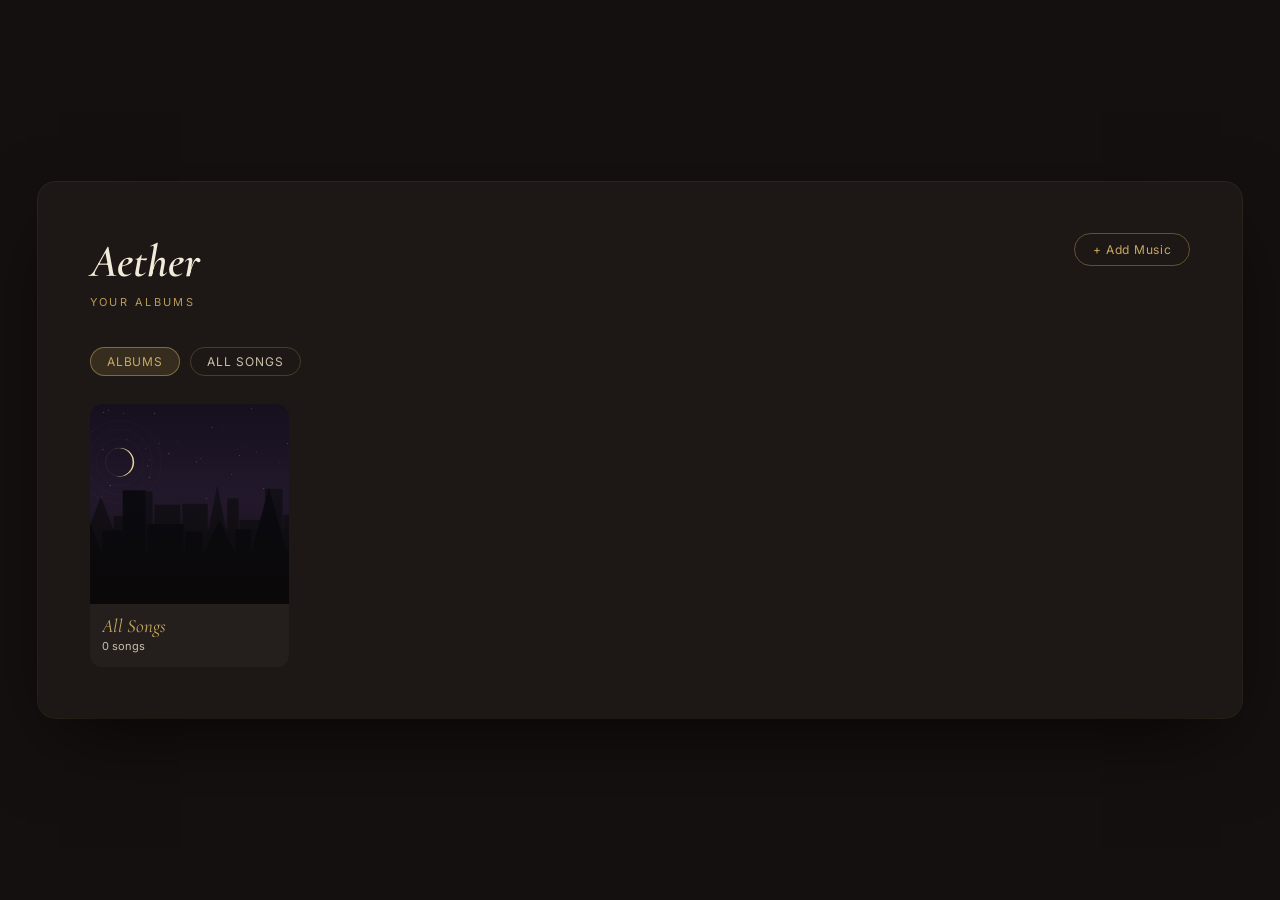
==== commit b53bdff1: "7/28/26" ====
--- a/playlist.html
+++ b/playlist.html
@@ -16,6 +16,7 @@
       <div class="library-title">Aether</div>
       <div class="library-sub">Your Albums</div>
     </div>
+    <button class="add-music-btn" id="addMusicBtn" title="Add music" aria-label="Add music">+ Add Music</button>
   </div>
   <div class="library-tabs">
     <button class="tab-btn active" data-tab="albums">Albums</button>
@@ -23,6 +24,68 @@
   </div>
   <div class="album-grid" id="albumGrid"></div>
   <div class="song-list hidden" id="songListView"></div>
+</div>
+
+<div class="upload-overlay hidden" id="uploadOverlay">
+  <div class="upload-panel">
+    <div class="upload-panel-header">
+      <div class="upload-panel-title">Add Music</div>
+      <button class="upload-close-btn" id="uploadCloseBtn" title="Close" aria-label="Close">✕</button>
+    </div>
+    <div class="upload-hint">Saved in this browser only — it stays here until you remove it.</div>
+    <div class="upload-storage" id="uploadStorageUsage"></div>
+
+    <div class="upload-mode-tabs">
+      <button class="upload-mode-btn active" id="uploadModeOneBtn" data-mode="one">One Song</button>
+      <button class="upload-mode-btn" id="uploadModeManyBtn" data-mode="many">Many Songs</button>
+    </div>
+
+    <div id="uploadOneFields">
+      <label class="upload-field">
+        <span>Audio file</span>
+        <input type="file" id="uploadAudioInput" accept="audio/*">
+      </label>
+      <label class="upload-field">
+        <span>Cover image (optional)</span>
+        <input type="file" id="uploadImageInput" accept="image/*">
+      </label>
+      <label class="upload-field">
+        <span>Title</span>
+        <input type="text" id="uploadTitleInput" placeholder="Song title">
+      </label>
+      <label class="upload-field">
+        <span>Artist</span>
+        <input type="text" id="uploadArtistInput" placeholder="Artist">
+      </label>
+      <label class="upload-field">
+        <span>Album</span>
+        <input type="text" id="uploadAlbumInput" placeholder="Leave blank for “Uploads”" list="albumSuggestions">
+      </label>
+    </div>
+
+    <div id="uploadManyFields" class="hidden">
+      <label class="upload-field">
+        <span>Audio files — hold ⌘ and click each one (or ⌘A for all) in the dialog</span>
+        <input type="file" id="uploadBulkAudioInput" accept="audio/*" multiple>
+      </label>
+      <label class="upload-field">
+        <span>Cover images (optional — matched to songs by filename, same ⌘-click to multi-select)</span>
+        <input type="file" id="uploadBulkImageInput" accept="image/*" multiple>
+      </label>
+      <label class="upload-field">
+        <span>Album (applied to all of these — optional)</span>
+        <input type="text" id="uploadBulkAlbumInput" placeholder="Leave blank for “Uploads”" list="albumSuggestions">
+      </label>
+      <div class="upload-bulk-preview" id="uploadBulkPreview"></div>
+    </div>
+
+    <datalist id="albumSuggestions"></datalist>
+
+    <div class="upload-actions">
+      <div class="upload-progress" id="uploadProgress"></div>
+      <button class="upload-save-btn" id="uploadSaveBtn">Add to Library</button>
+    </div>
+  </div>
 </div>
 
 <div class="player hidden" id="playerView">
--- a/styles.css
+++ b/styles.css
@@ -86,6 +86,159 @@
 }
 .album-count{ font-size:11px; color:var(--parchment-dim); margin-top:2px; }
 .album-card.all-songs .album-name{ color:var(--gold); }
+
+.add-music-btn{
+  background:none;
+  border:1px solid rgba(201,169,97,.4);
+  color:var(--gold);
+  padding:8px 18px;
+  border-radius:20px;
+  font-family:var(--font-body);
+  font-size:12px;
+  letter-spacing:.06em;
+  cursor:pointer;
+  transition:background .2s ease, color .2s ease;
+  align-self:flex-start;
+}
+.add-music-btn:hover{ background:rgba(201,169,97,.15); }
+.add-music-btn:focus-visible{ outline:2px solid var(--gold); outline-offset:2px; }
+
+.song-row{ position:relative; }
+.song-row-delete{
+  flex-shrink:0;
+  background:none;
+  border:none;
+  color:var(--parchment-dim);
+  opacity:.5;
+  width:26px; height:26px;
+  border-radius:50%;
+  cursor:pointer;
+  font-size:13px;
+  transition:opacity .2s ease, background .2s ease, color .2s ease;
+}
+.song-row-delete:hover{ opacity:1; color:var(--rose); background:rgba(255,255,255,0.06); }
+.song-row-delete:focus-visible{ outline:2px solid var(--gold); outline-offset:2px; }
+
+.upload-overlay{
+  position:fixed; inset:0; z-index:50;
+  background:rgba(10,8,7,.72);
+  display:flex; align-items:center; justify-content:center;
+  padding:24px;
+}
+.upload-panel{
+  width:100%; max-width:420px;
+  max-height:86vh; overflow-y:auto;
+  background:var(--ink-soft);
+  border-radius:16px;
+  padding:26px 26px 22px;
+  box-shadow:0 30px 80px -20px rgba(0,0,0,0.7), 0 0 0 1px rgba(201,169,97,0.18);
+}
+.upload-panel-header{
+  display:flex; align-items:center; justify-content:space-between;
+  margin-bottom:6px;
+}
+.upload-panel-title{
+  font-family:var(--font-display); font-style:italic; font-weight:600;
+  font-size:22px; color:var(--parchment);
+}
+.upload-close-btn{
+  background:none; border:none; color:var(--parchment-dim);
+  font-size:15px; cursor:pointer; width:28px; height:28px; border-radius:50%;
+  transition:color .2s ease, background .2s ease;
+}
+.upload-close-btn:hover{ color:var(--parchment); background:rgba(255,255,255,0.06); }
+.upload-hint{
+  font-size:11.5px; color:var(--parchment-dim); opacity:.85;
+  margin-bottom:6px; line-height:1.5;
+}
+.upload-storage{
+  font-size:11px; color:var(--parchment-dim); opacity:.7;
+  margin-bottom:18px;
+}
+.upload-storage.warn{ color:var(--rose); opacity:1; }
+.upload-field{
+  display:flex; flex-direction:column; gap:6px;
+  margin-bottom:14px;
+  font-size:12px; letter-spacing:.04em;
+  color:var(--parchment-dim);
+}
+.upload-field input[type="text"]{
+  background:rgba(255,255,255,0.04);
+  border:1px solid rgba(201,169,97,.25);
+  color:var(--parchment);
+  font-family:var(--font-body);
+  font-size:14px;
+  padding:9px 11px;
+  border-radius:8px;
+}
+.upload-field input[type="text"]:focus{
+  outline:none; border-color:var(--gold);
+}
+.upload-field input[type="file"]{
+  color:var(--parchment-dim);
+  font-size:12.5px;
+}
+.upload-mode-tabs{ display:flex; gap:8px; margin-bottom:16px; }
+.upload-mode-btn{
+  flex:1;
+  background:none;
+  border:1px solid rgba(201,169,97,.25);
+  color:var(--parchment-dim);
+  padding:7px 10px;
+  border-radius:16px;
+  font-family:var(--font-body);
+  font-size:11.5px;
+  letter-spacing:.04em;
+  cursor:pointer;
+  transition:background .2s ease, color .2s ease, border-color .2s ease;
+}
+.upload-mode-btn:hover{ color:var(--parchment); }
+.upload-mode-btn.active{
+  background:rgba(201,169,97,.15);
+  color:var(--gold);
+  border-color:rgba(201,169,97,.5);
+}
+
+.upload-bulk-preview{
+  max-height:180px;
+  overflow-y:auto;
+  margin-bottom:14px;
+  border-radius:8px;
+  background:rgba(255,255,255,0.03);
+}
+.upload-bulk-row{
+  padding:8px 11px;
+  border-bottom:1px solid rgba(255,255,255,0.05);
+}
+.upload-bulk-row:last-child{ border-bottom:none; }
+.upload-bulk-title{
+  display:block; font-size:13px; color:var(--parchment);
+  white-space:nowrap; overflow:hidden; text-overflow:ellipsis;
+}
+.upload-bulk-sub{
+  display:block; font-size:11px; color:var(--parchment-dim); margin-top:2px;
+}
+
+.upload-progress{
+  font-size:11.5px; color:var(--parchment-dim); margin-right:auto; align-self:center;
+}
+
+.upload-actions{
+  display:flex; justify-content:flex-end; align-items:center; margin-top:20px;
+}
+.upload-save-btn{
+  background:var(--gold);
+  color:var(--ink);
+  border:none;
+  padding:10px 22px;
+  border-radius:20px;
+  font-family:var(--font-body);
+  font-weight:600;
+  font-size:13px;
+  cursor:pointer;
+  transition:background .2s ease;
+}
+.upload-save-btn:hover{ background:#dab975; }
 
 .library-tabs{ display:flex; gap:10px; margin-bottom:clamp(18px,2.4vw,28px); }
 .tab-btn{
